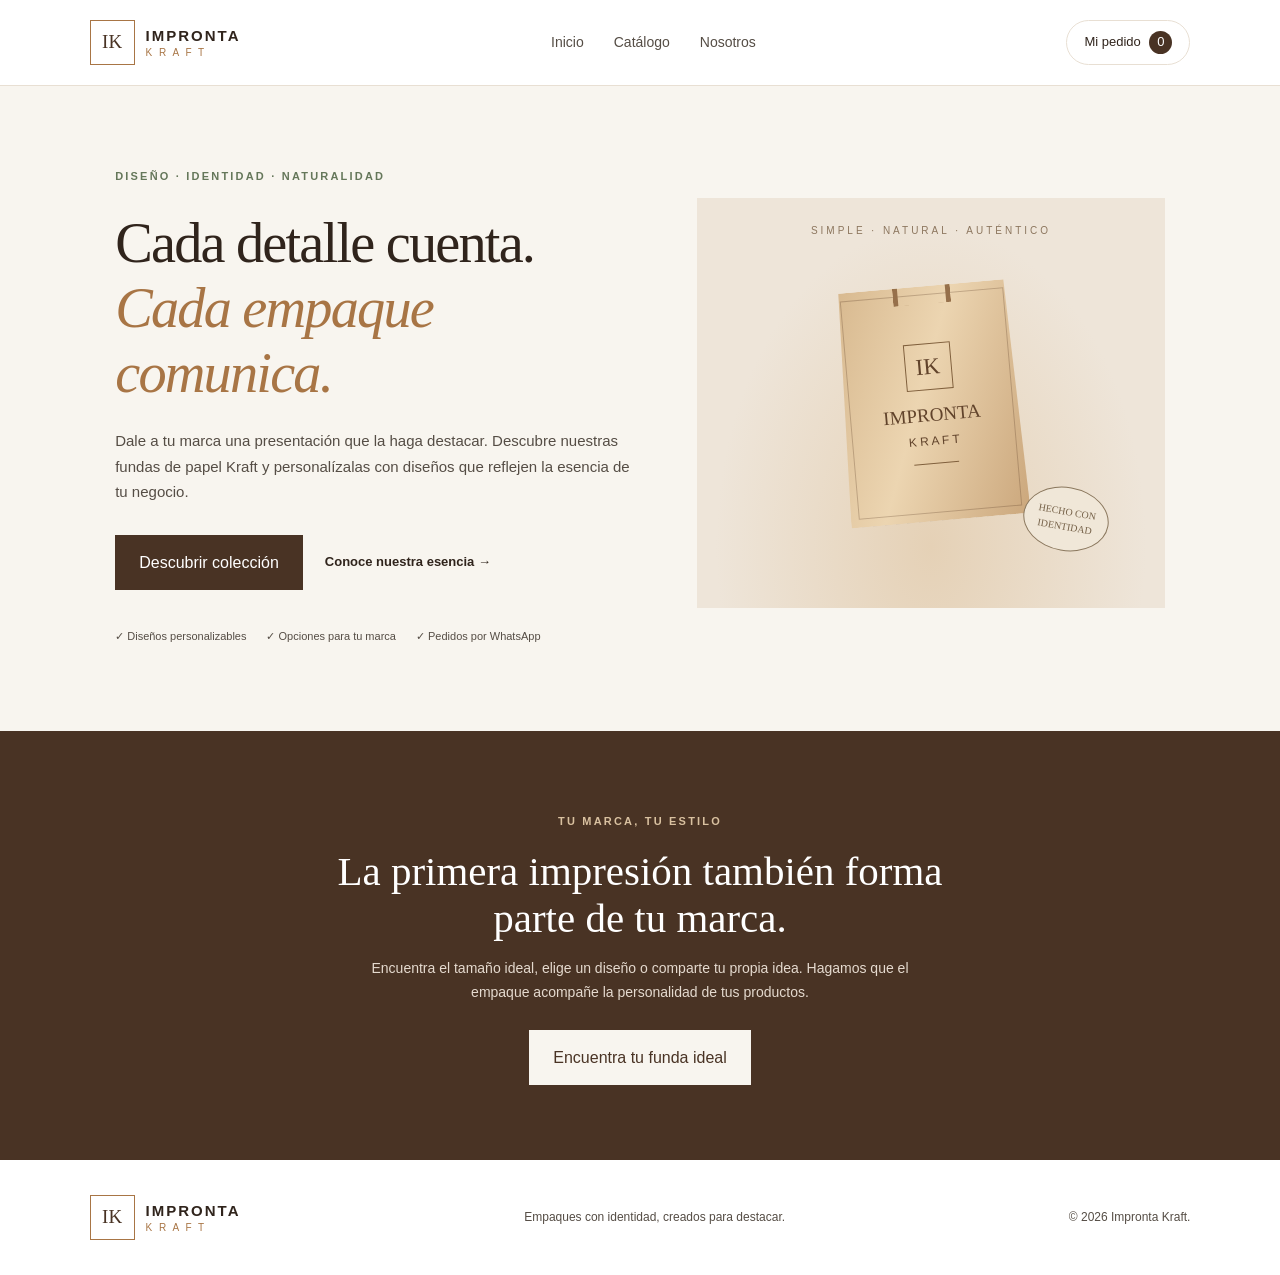
==== index.html @ 17b73cbd "primera version de impronta kraft" ====
<!DOCTYPE html>
<html lang="es">
<head>
    <meta charset="UTF-8">
    <meta name="viewport" content="width=device-width, initial-scale=1.0">

    <meta
        name="description"
        content="Impronta Kraft: fundas de papel Kraft personalizadas para dar identidad y una presentación especial a tu marca."
    >

    <meta name="theme-color" content="#f8f5ef">

    <title>Impronta Kraft | Empaques con identidad</title>

    <link rel="stylesheet" href="css/estilos.css">
</head>

<body>

    <!-- ENCABEZADO Y NAVEGACIÓN -->
    <header class="encabezado">

        <a class="marca" href="index.html" aria-label="Impronta Kraft, inicio">
            <span class="marca-simbolo">IK</span>

            <span class="marca-texto">
                <strong>IMPRONTA</strong>
                <small>K R A F T</small>
            </span>
        </a>

        <nav class="navegacion" aria-label="Navegación principal">
            <a href="index.html" aria-current="page">Inicio</a>
            <a href="catalogo.html">Catálogo</a>
            <a href="nosotros.html">Nosotros</a>
        </nav>

        <a class="boton-carrito" href="pedido.html">
            Mi pedido
            <span class="contador-carrito">0</span>
        </a>

    </header>


    <main>

        <!-- PORTADA PRINCIPAL -->
        <section class="hero" id="inicio">

            <div class="hero-contenido">

                <span class="etiqueta">
                    DISEÑO · IDENTIDAD · NATURALIDAD
                </span>

                <h1>
                    Cada detalle cuenta.
                    <em>Cada empaque comunica.</em>
                </h1>

                <p>
                    Dale a tu marca una presentación que la haga destacar.
                    Descubre nuestras fundas de papel Kraft y personalízalas
                    con diseños que reflejen la esencia de tu negocio.
                </p>

                <div class="hero-acciones">
                    <a class="boton boton-principal" href="catalogo.html">
                        Descubrir colección
                    </a>

                    <a class="enlace-secundario" href="nosotros.html">
                        Conoce nuestra esencia →
                    </a>
                </div>

                <div class="beneficios">
                    <span>✓ Diseños personalizables</span>
                    <span>✓ Opciones para tu marca</span>
                    <span>✓ Pedidos por WhatsApp</span>
                </div>

            </div>


            <!-- COMPOSICIÓN VISUAL DE LA MARCA -->
            <div class="hero-visual">

                <div class="hero-marco">

                    <span class="hero-decoracion">
                        SIMPLE · NATURAL · AUTÉNTICO
                    </span>

                    <div class="funda">

                        <div class="asa"></div>

                        <div class="funda-logo">IK</div>

                        <strong>IMPRONTA</strong>
                        <span>K R A F T</span>

                        <div class="funda-linea"></div>

                    </div>

                    <div class="sello">
                        HECHO CON<br>
                        IDENTIDAD
                    </div>

                </div>

            </div>

        </section>


        <!-- MENSAJE DE MARCA -->
        <section class="llamada-accion">

            <span class="etiqueta">
                TU MARCA, TU ESTILO
            </span>

            <h2>
                La primera impresión también forma parte de tu marca.
            </h2>

            <p>
                Encuentra el tamaño ideal, elige un diseño o comparte tu
                propia idea. Hagamos que el empaque acompañe la personalidad
                de tus productos.
            </p>

            <a class="boton boton-claro" href="catalogo.html">
                Encuentra tu funda ideal
            </a>

        </section>

    </main>


    <!-- PIE DE PÁGINA -->
    <footer class="pie-pagina">

        <a class="marca marca-pie" href="index.html">
            <span class="marca-simbolo">IK</span>

            <span class="marca-texto">
                <strong>IMPRONTA</strong>
                <small>K R A F T</small>
            </span>
        </a>

        <p>Empaques con identidad, creados para destacar.</p>

        <small>
            © <span id="anio"></span> Impronta Kraft.
        </small>

    </footer>


    <script src="js/productos.js" defer></script>
    <script src="js/app.js" defer></script>

</body>
</html>
---- css/estilos.css ----
/* =====================================
   IMPRONTA KRAFT - ESTILOS PRINCIPALES
   ===================================== */

:root {
    --kraft: #a87545;
    --marron: #493324;
    --marron-oscuro: #30241c;
    --crema: #f8f5ef;
    --beige: #eee3d3;
    --verde: #65775a;
    --blanco: #ffffff;
    --texto: #554d45;
    --borde: #e8dfd3;
    --sombra: 0 15px 40px rgba(48, 36, 28, 0.08);
}

* {
    box-sizing: border-box;
    margin: 0;
    padding: 0;
}

html {
    scroll-behavior: smooth;
    scroll-padding-top: 100px;
}

body {
    font-family: Arial, Helvetica, sans-serif;
    color: var(--marron-oscuro);
    background: var(--blanco);
    line-height: 1.7;
}

a {
    color: inherit;
    text-decoration: none;
}

button,
input,
select,
textarea {
    font: inherit;
}

.encabezado {
    min-height: 86px;
    padding: 16px 7%;
    display: flex;
    align-items: center;
    justify-content: space-between;
    gap: 24px;
    background: rgba(255, 255, 255, 0.97);
    border-bottom: 1px solid var(--borde);
    position: sticky;
    top: 0;
    z-index: 10;
}

.marca {
    display: inline-flex;
    align-items: center;
    gap: 11px;
}

.marca-simbolo {
    width: 45px;
    height: 45px;
    display: grid;
    place-items: center;
    border: 1px solid var(--kraft);
    color: var(--marron);
    font-family: Georgia, serif;
    font-size: 19px;
}

.marca-texto {
    display: flex;
    flex-direction: column;
    line-height: 1.3;
    letter-spacing: 2px;
}

.marca-texto strong {
    font-size: 15px;
}

.marca-texto small {
    font-size: 10px;
    color: var(--kraft);
}

.navegacion {
    display: flex;
    gap: 30px;
    color: var(--texto);
    font-size: 14px;
}

.navegacion a:hover,
.enlace-secundario:hover {
    color: var(--kraft);
}

.boton-carrito {
    border: 1px solid var(--borde);
    border-radius: 30px;
    padding: 10px 17px;
    white-space: nowrap;
    font-size: 13px;
}

.boton-carrito span {
    display: inline-grid;
    place-items: center;
    min-width: 23px;
    height: 23px;
    margin-left: 5px;
    border-radius: 50%;
    color: white;
    background: var(--marron);
}

.hero {
    padding: 75px 9% 85px;
    display: grid;
    grid-template-columns: 1.05fr 0.95fr;
    align-items: center;
    gap: 65px;
    background: var(--crema);
}

.hero-contenido {
    max-width: 590px;
}

.etiqueta {
    display: inline-block;
    color: var(--verde);
    font-size: 11px;
    font-weight: 700;
    letter-spacing: 2.2px;
}

h1,
h2 {
    font-family: Georgia, "Times New Roman", serif;
    font-weight: 500;
    line-height: 1.15;
}

.hero h1 {
    margin: 23px 0;
    font-size: clamp(38px, 4.4vw, 64px);
    letter-spacing: -1.8px;
}

.hero h1 em {
    color: var(--kraft);
    font-weight: 400;
}

.hero-contenido > p,
.seccion-encabezado p,
.nosotros > p {
    color: var(--texto);
    font-size: 15px;
}

.hero-acciones {
    margin-top: 30px;
    display: flex;
    flex-wrap: wrap;
    align-items: center;
    gap: 22px;
}

.boton {
    min-height: 48px;
    padding: 13px 23px;
    display: inline-flex;
    justify-content: center;
    align-items: center;
    text-align: center;
    border: 1px solid transparent;
    cursor: pointer;
    transition: transform 0.2s, background 0.2s;
}

.boton:hover {
    transform: translateY(-2px);
}

.boton-principal {
    color: var(--blanco);
    background: var(--marron);
}

.boton-principal:hover {
    background: var(--kraft);
}

.enlace-secundario {
    font-size: 13px;
    font-weight: 600;
}

.beneficios {
    display: flex;
    flex-wrap: wrap;
    gap: 12px 20px;
    margin-top: 37px;
    color: var(--texto);
    font-size: 11px;
}

.hero-visual {
    display: flex;
    justify-content: center;
}

.hero-marco {
    width: 100%;
    min-height: 410px;
    position: relative;
    overflow: hidden;
    display: flex;
    align-items: center;
    justify-content: center;
    background:
        radial-gradient(ellipse at 50% 85%, #e5d1b6, transparent 65%),
        #eee5d9;
}

.hero-decoracion {
    position: absolute;
    top: 24px;
    left: 0;
    right: 0;
    text-align: center;
    color: #8c765e;
    font-size: 10px;
    letter-spacing: 3px;
}

.funda {
    width: 180px;
    height: 235px;
    position: relative;
    display: flex;
    align-items: center;
    flex-direction: column;
    justify-content: center;
    color: #61432b;
    background: linear-gradient(110deg, #d7b88e, #ecd5b1 45%, #cba77c);
    box-shadow: 14px 22px 28px rgba(71, 48, 29, 0.2);
    clip-path: polygon(4% 0, 96% 0, 100% 100%, 0 100%);
    transform: rotate(-5deg);
}

.funda::before {
    content: "";
    position: absolute;
    inset: 8px;
    border: 1px solid rgba(97, 67, 43, 0.3);
}

.asa {
    width: 58px;
    height: 45px;
    position: absolute;
    top: -27px;
    border: 5px solid #96704b;
    border-bottom: none;
    border-radius: 35px 35px 0 0;
}

.funda-logo {
    width: 47px;
    height: 47px;
    display: grid;
    place-items: center;
    margin-bottom: 9px;
    border: 1px solid #80603d;
    font-family: Georgia, serif;
    font-size: 23px;
}

.funda > span {
    font-size: 12px;
}

.funda > strong {
    font-family: Georgia, serif;
    font-size: 19px;
    font-weight: 500;
}

.funda-linea {
    width: 45px;
    height: 1px;
    margin-top: 12px;
    background: #80603d;
}

.sello {
    position: absolute;
    right: 12%;
    bottom: 14%;
    padding: 16px 13px;
    display: grid;
    place-items: center;
    border: 1px solid #8b785e;
    border-radius: 50%;
    color: #756148;
    background: #f0e7d8;
    font-family: Georgia, serif;
    font-size: 10px;
    line-height: 1.5;
    text-align: center;
    transform: rotate(10deg);
}

.seccion {
    padding: 85px 9%;
}

.seccion-encabezado {
    margin-bottom: 35px;
    display: flex;
    justify-content: space-between;
    align-items: end;
    gap: 25px;
}

.seccion h2,
.llamada-accion h2,
.nosotros h2 {
    margin-top: 12px;
    font-size: clamp(29px, 3.2vw, 43px);
}

.seccion-encabezado p {
    max-width: 560px;
    margin-top: 12px;
}

.catalogo-nota {
    color: var(--verde);
    font-size: 12px;
    white-space: nowrap;
}

.productos-grid {
    display: grid;
    grid-template-columns: repeat(2, minmax(0, 1fr));
    gap: 28px;
}

.producto {
    overflow: hidden;
    border: 1px solid var(--borde);
    background: var(--blanco);
    transition: box-shadow 0.2s, transform 0.2s;
}

.producto:hover {
    transform: translateY(-4px);
    box-shadow: var(--sombra);
}

.producto-imagen {
    min-height: 230px;
    display: flex;
    align-items: center;
    justify-content: center;
    background: var(--crema);
}

.producto-imagen .funda {
    transform: scale(0.72) rotate(-3deg);
}

.producto-detalle {
    padding: 22px;
}

.producto-detalle h3 {
    font-family: Georgia, serif;
    font-size: 23px;
    font-weight: 500;
}

.producto-detalle p {
    margin: 8px 0 15px;
    color: var(--texto);
    font-size: 13px;
}

.producto-precio {
    display: block;
    margin-bottom: 16px;
    color: var(--marron);
    font-size: 19px;
    font-weight: 700;
}

.producto-detalle .boton {
    width: 100%;
}

.nosotros {
    display: grid;
    grid-template-columns: 1fr 1fr;
    gap: 50px;
    align-items: center;
    background: var(--crema);
}

.llamada-accion {
    padding: 75px 20px;
    text-align: center;
    color: var(--blanco);
    background: var(--marron);
}

.llamada-accion .etiqueta {
    color: #d9c1a0;
}

.llamada-accion h2 {
    max-width: 680px;
    margin: 15px auto;
}

.llamada-accion p {
    max-width: 560px;
    margin: 0 auto 25px;
    color: #e5dacf;
    font-size: 14px;
}

.boton-claro {
    color: var(--marron);
    background: var(--crema);
}

.pie-pagina {
    padding: 35px 7%;
    display: flex;
    align-items: center;
    justify-content: space-between;
    flex-wrap: wrap;
    gap: 20px;
}

.pie-pagina p,
.pie-pagina > small {
    color: var(--texto);
    font-size: 12px;
}

/* Adaptación a tabletas y teléfonos */

@media (max-width: 850px) {
    .encabezado {
        padding: 14px 5%;
        flex-wrap: wrap;
    }

    .navegacion {
        order: 3;
        width: 100%;
        justify-content: center;
        gap: 25px;
    }

    .hero {
        padding: 55px 6%;
        grid-template-columns: 1fr;
        gap: 35px;
    }

    .hero-contenido {
        max-width: 650px;
        margin: auto;
    }

    .hero-visual {
        width: 100%;
    }

    .hero-marco {
        max-width: 500px;
    }

    .seccion {
        padding: 60px 6%;
    }

    .nosotros {
        grid-template-columns: 1fr;
        gap: 20px;
    }
}

@media (max-width: 520px) {
    .marca-simbolo {
        width: 38px;
        height: 38px;
    }

    .marca-texto strong {
        font-size: 12px;
    }

    .marca-texto small {
        font-size: 9px;
    }

    .boton-carrito {
        padding: 7px 10px;
        font-size: 11px;
    }

    .navegacion {
        gap: 20px;
        font-size: 12px;
    }

    .hero {
        padding: 42px 6%;
    }

    .hero h1 {
        font-size: 39px;
    }

    .hero-acciones {
        align-items: stretch;
        flex-direction: column;
        gap: 15px;
    }

    .beneficios {
        flex-direction: column;
    }

    .hero-marco {
        min-height: 330px;
    }

    .seccion-encabezado {
        align-items: flex-start;
        flex-direction: column;
        gap: 12px;
    }

    .productos-grid {
        grid-template-columns: 1fr;
    }

    .pie-pagina {
        flex-direction: column;
        align-items: flex-start;
    }
}

/* =====================================
   CARRITO DE COMPRAS - IMPRONTA KRAFT
   ===================================== */

.seccion-carrito {
    padding: 80px 7%;
    background: var(--crema);
    scroll-margin-top: 90px;
}

.encabezado-seccion {
    margin-bottom: 30px;
}

.encabezado-seccion .etiqueta-seccion {
    color: var(--kraft);
    font-size: 0.8rem;
    font-weight: 700;
    letter-spacing: 2px;
}

.encabezado-seccion h2 {
    margin: 10px 0;
    color: var(--marron);
    font-size: clamp(1.8rem, 4vw, 2.5rem);
}

.encabezado-seccion p {
    color: var(--texto);
    line-height: 1.6;
}

.carrito-vacio {
    padding: 35px 20px;
    text-align: center;
    background: var(--blanco);
    border: 1px solid var(--borde);
    border-radius: 14px;
}

.carrito-vacio h3 {
    margin-bottom: 10px;
    color: var(--marron);
}

.carrito-vacio p {
    margin-bottom: 20px;
    color: var(--texto);
    line-height: 1.6;
}

.lista-carrito {
    display: grid;
    gap: 15px;
}

.articulo-carrito {
    display: grid;
    grid-template-columns: minmax(0, 1fr) auto auto;
    align-items: center;
    gap: 22px;
    padding: 22px;
    background: var(--blanco);
    border: 1px solid var(--borde);
    border-radius: 14px;
}

.articulo-carrito h3 {
    margin-bottom: 7px;
    color: var(--marron);
    font-size: 1.05rem;
}

.articulo-carrito p {
    margin: 4px 0;
    color: var(--texto);
    font-size: 0.92rem;
}

.precio-unitario {
    color: var(--kraft) !important;
    font-weight: 600;
}

.cantidad-controles {
    display: flex;
    align-items: center;
    justify-content: center;
    gap: 12px;
}

.boton-cantidad {
    display: grid;
    place-items: center;
    width: 36px;
    height: 36px;
    color: var(--marron);
    background: var(--crema);
    border: 1px solid var(--borde);
    border-radius: 8px;
    font-size: 1.2rem;
    cursor: pointer;
    transition: background 0.2s, color 0.2s;
}

.boton-cantidad:hover {
    color: var(--blanco);
    background: var(--kraft);
}

.numero-cantidad {
    min-width: 20px;
    text-align: center;
    font-weight: 700;
}

.subtotal-articulo {
    min-width: 100px;
    text-align: right;
}

.subtotal-articulo span {
    display: block;
    margin-bottom: 5px;
    color: var(--texto);
    font-size: 0.85rem;
}

.subtotal-articulo strong {
    color: var(--marron);
    font-size: 1.05rem;
}

.eliminar-articulo {
    margin-top: 8px;
    padding: 5px 0;
    color: #a33b32;
    background: transparent;
    border: none;
    font-size: 0.85rem;
    text-decoration: underline;
    cursor: pointer;
}

.resumen-carrito {
    margin-top: 25px;
    padding: 25px;
    background: var(--blanco);
    border: 1px solid var(--borde);
    border-radius: 14px;
}

.resumen-carrito[hidden] {
    display: none !important;
}

.fila-total {
    display: flex;
    justify-content: space-between;
    align-items: center;
    gap: 15px;
    padding-bottom: 20px;
    border-bottom: 1px solid var(--borde);
    color: var(--marron);
    font-size: 1.1rem;
}

.fila-total strong {
    color: var(--kraft);
    font-size: 1.5rem;
}

.acciones-carrito {
    display: flex;
    justify-content: flex-end;
    margin-top: 20px;
}

.nota-carrito {
    margin-top: 18px;
    color: var(--texto);
    font-size: 0.85rem;
    line-height: 1.5;
}

/* Adaptación para teléfonos */
@media (max-width: 650px) {
    .seccion-carrito {
    padding: 45px 5%;
}

    .articulo-carrito {
        grid-template-columns: 1fr auto;
        gap: 15px;
        padding: 18px;
    }

    .datos-articulo {
        grid-column: 1 / -1;
    }

    .cantidad-controles {
        justify-content: flex-start;
        gap: 9px;
    }

    .subtotal-articulo {
        min-width: auto;
        text-align: right;
    }

    .resumen-carrito {
        padding: 20px;
    }

    .fila-total {
        font-size: 1rem;
    }

    .fila-total strong {
        font-size: 1.3rem;
    }
}

/* =====================================
   PERSONALIZACIÓN DE FUNDAS
   ===================================== */

.personalizacion {
    display: flex;
    flex-direction: column;
    gap: 9px;
    margin: 20px 0;
    padding: 18px;
    background: var(--crema);
    border: 1px solid var(--borde);
    border-radius: 10px;
}

.personalizacion h4 {
    margin-bottom: 4px;
    color: var(--marron);
    font-family: Georgia, "Times New Roman", serif;
    font-size: 18px;
    font-weight: 500;
}

.personalizacion label {
    margin-top: 5px;
    color: var(--marron);
    font-size: 13px;
    font-weight: 600;
}

.personalizacion select,
.personalizacion textarea,
.personalizacion input[type="file"] {
    width: 100%;
    min-width: 0;
    padding: 10px;
    color: var(--texto);
    background: var(--blanco);
    border: 1px solid var(--borde);
    border-radius: 6px;
}

.personalizacion select:focus,
.personalizacion textarea:focus,
.personalizacion input[type="file"]:focus {
    outline: 2px solid var(--kraft);
    outline-offset: 2px;
}

.personalizacion textarea {
    resize: vertical;
    line-height: 1.5;
}

.personalizacion input[type="file"] {
    font-size: 12px;
}

.ayuda-personalizacion {
    color: var(--texto);
    font-size: 11px;
}

.personalizacion-carrito {
    margin-top: 18px;
    padding: 14px;
}

.personalizacion-carrito h4 {
    font-size: 16px;
}

.personalizacion-carrito .archivo-seleccionado {
    overflow-wrap: anywhere;
    font-size: 12px;
}

.vista-previa-diseno {
    display: block;
    width: 100%;
    max-width: 160px;
    max-height: 160px;
    margin-top: 8px;
    object-fit: contain;
    background: var(--blanco);
    border: 1px solid var(--borde);
    border-radius: 8px;
}

.agregar-carrito:disabled {
    opacity: 0.65;
    cursor: wait;
}

/* Ajustes para pantallas pequeñas */
@media (max-width: 650px) {
    .personalizacion {
        padding: 14px;
    }

    .personalizacion-carrito {
        padding: 12px;
    }

    .personalizacion input[type="file"] {
        font-size: 11px;
    }
}
html {
    scroll-behavior: smooth;
    scroll-padding-top: 90px;
}

section[id] {
    scroll-margin-top: 90px;
}
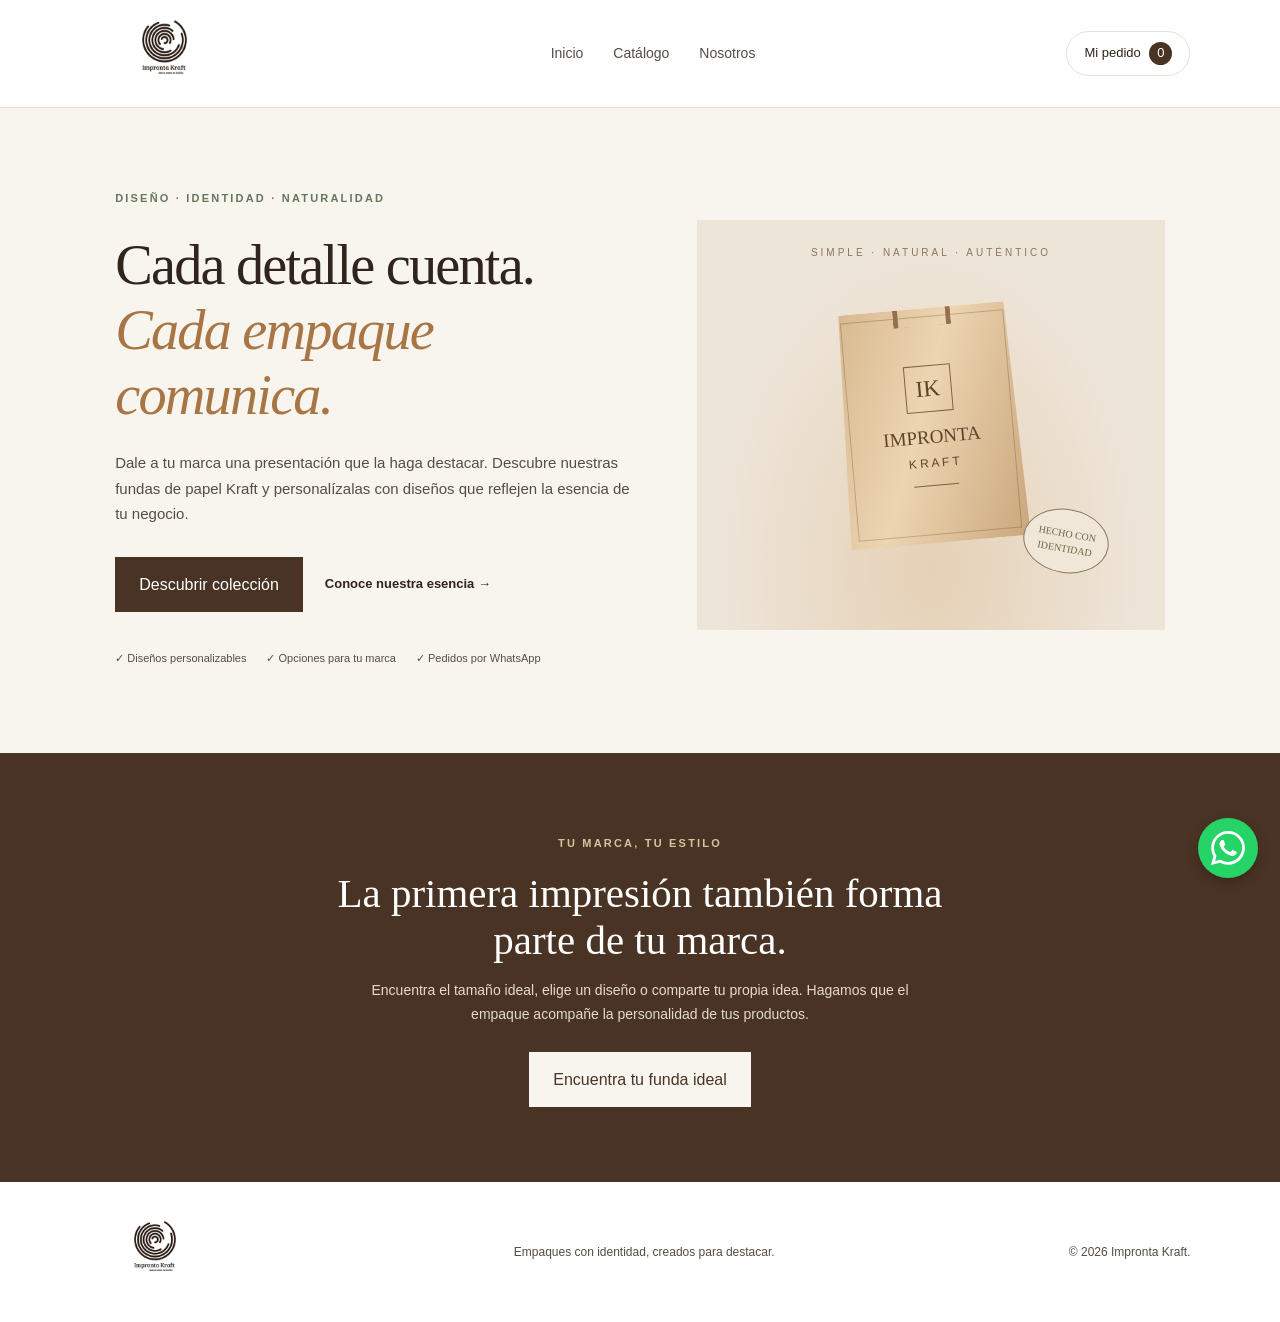
==== commit 27d03df9: "Actualiza páginas y agrega imágenes de productos" ====
--- a/index.html
+++ b/index.html
@@ -22,14 +22,12 @@
     <!-- ENCABEZADO Y NAVEGACIÓN -->
     <header class="encabezado">
 
-        <a class="marca" href="index.html" aria-label="Impronta Kraft, inicio">
-            <span class="marca-simbolo">IK</span>
-
-            <span class="marca-texto">
-                <strong>IMPRONTA</strong>
-                <small>K R A F T</small>
-            </span>
-        </a>
+       <a class="marca" href="index.html" aria-label="Impronta Kraft, inicio">
+    <img
+        src="img/logo-impronta.jpeg"
+        alt="Logo de Impronta Kraft"
+        class="logo-principal">
+</a>
 
         <nav class="navegacion" aria-label="Navegación principal">
             <a href="index.html" aria-current="page">Inicio</a>
@@ -150,13 +148,11 @@
     <footer class="pie-pagina">
 
         <a class="marca marca-pie" href="index.html">
-            <span class="marca-simbolo">IK</span>
-
-            <span class="marca-texto">
-                <strong>IMPRONTA</strong>
-                <small>K R A F T</small>
-            </span>
-        </a>
+    <img
+        src="img/logo-impronta.jpeg"
+        alt="Logo de Impronta Kraft"
+        class="logo-pie">
+</a>
 
         <p>Empaques con identidad, creados para destacar.</p>
 
@@ -166,6 +162,25 @@
 
     </footer>
 
+<a
+    class="whatsapp-flotante"
+    id="enviar-whatsapp"
+    href="#"
+    aria-label="Enviar pedido por WhatsApp"
+    title="Enviar pedido por WhatsApp">
+
+    <svg
+        xmlns="http://www.w3.org/2000/svg"
+        viewBox="0 0 24 24"
+        width="34"
+        height="34"
+        fill="currentColor"
+        aria-hidden="true">
+
+        <path d="M20.52 3.48A11.8 11.8 0 0 0 12.04 0C5.48 0 .14 5.34.14 11.9c0 2.1.55 4.16 1.6 5.98L0 24l6.28-1.65a11.9 11.9 0 0 0 5.75 1.47h.01c6.56 0 11.9-5.34 11.9-11.9a11.8 11.8 0 0 0-3.42-8.44ZM12.04 21.8a9.9 9.9 0 0 1-5.04-1.38l-.36-.21-3.73.98.99-3.64-.24-.38a9.84 9.84 0 0 1-1.52-5.27c0-5.47 4.45-9.92 9.92-9.92a9.85 9.85 0 0 1 7.02 2.91 9.85 9.85 0 0 1 2.9 7.02c0 5.47-4.45 9.92-9.92 9.92Zm5.44-7.43c-.3-.15-1.76-.87-2.03-.97-.27-.1-.47-.15-.67.15-.2.3-.77.97-.94 1.17-.17.2-.35.22-.65.07-.3-.15-1.25-.46-2.38-1.47-.88-.79-1.48-1.76-1.65-2.06-.17-.3-.02-.46.13-.61.13-.13.3-.35.45-.52.15-.17.2-.3.3-.5.1-.2.05-.37-.02-.52-.08-.15-.67-1.62-.92-2.22-.24-.58-.48-.5-.67-.51l-.57-.01c-.2 0-.52.07-.79.37-.27.3-1.04 1.02-1.04 2.49s1.07 2.89 1.22 3.09c.15.2 2.1 3.2 5.09 4.49.71.31 1.26.49 1.69.63.71.23 1.36.2 1.87.12.57-.09 1.76-.72 2.01-1.42.25-.7.25-1.3.17-1.42-.07-.13-.27-.2-.57-.35Z"/>
+    </svg>
+</a>
+
 
     <script src="js/productos.js" defer></script>
     <script src="js/app.js" defer></script>
--- a/css/estilos.css
+++ b/css/estilos.css
@@ -372,17 +372,44 @@
     box-shadow: var(--sombra);
 }
 
+
+
+/* Área uniforme para todas las imágenes */
 .producto-imagen {
-    min-height: 230px;
+    width: 100%;
+    height: 300px;
+    padding: 12px;
+    box-sizing: border-box;
     display: flex;
     align-items: center;
     justify-content: center;
-    background: var(--crema);
-}
-
-.producto-imagen .funda {
-    transform: scale(0.72) rotate(-3deg);
-}
+    overflow: hidden;
+    background: #f8f5ef;
+}
+
+/* Todas las fundas se muestran completas */
+.producto-imagen img {
+    display: block;
+    width: 100%;
+    height: 100%;
+    object-fit: contain;
+    object-position: center;
+    transition: none;
+}
+
+/* Evitar que el efecto hover agrande la imagen */
+.producto:hover .producto-imagen img {
+    transform: none;
+}
+
+@media (max-width: 520px) {
+    .producto-imagen {
+        height: 240px;
+    }
+}
+
+
+
 
 .producto-detalle {
     padding: 22px;
@@ -909,3 +936,65 @@
 section[id] {
     scroll-margin-top: 90px;
 }
+.whatsapp-flotante {
+    position: fixed;
+    right: 22px;
+    bottom: 22px;
+    width: 60px;
+    height: 60px;
+    border-radius: 50%;
+    background-color: #25D366;
+    color: white;
+    display: flex;
+    align-items: center;
+    justify-content: center;
+    box-shadow: 0 4px 12px rgba(0, 0, 0, 0.22);
+    z-index: 1000;
+    text-decoration: none;
+    transition: transform 0.2s ease;
+}
+
+.whatsapp-flotante:hover {
+    transform: scale(1.08);
+}
+
+.whatsapp-flotante svg {
+    width: 34px;
+    height: 34px;
+}
+
+@media (max-width: 600px) {
+    .whatsapp-flotante {
+        right: 16px;
+        bottom: 16px;
+        width: 54px;
+        height: 54px;
+    }
+}
+
+.logo-principal {
+    display: block;
+    width: 150px;
+    height: auto;
+    max-height: 75px;
+    object-fit: contain;
+}
+
+.logo-pie {
+    display: block;
+    width: 130px;
+    height: auto;
+    max-height: 70px;
+    object-fit: contain;
+}
+
+@media (max-width: 600px) {
+    .logo-principal {
+        width: 115px;
+        max-height: 60px;
+    }
+
+    .logo-pie {
+        width: 110px;
+    }
+}
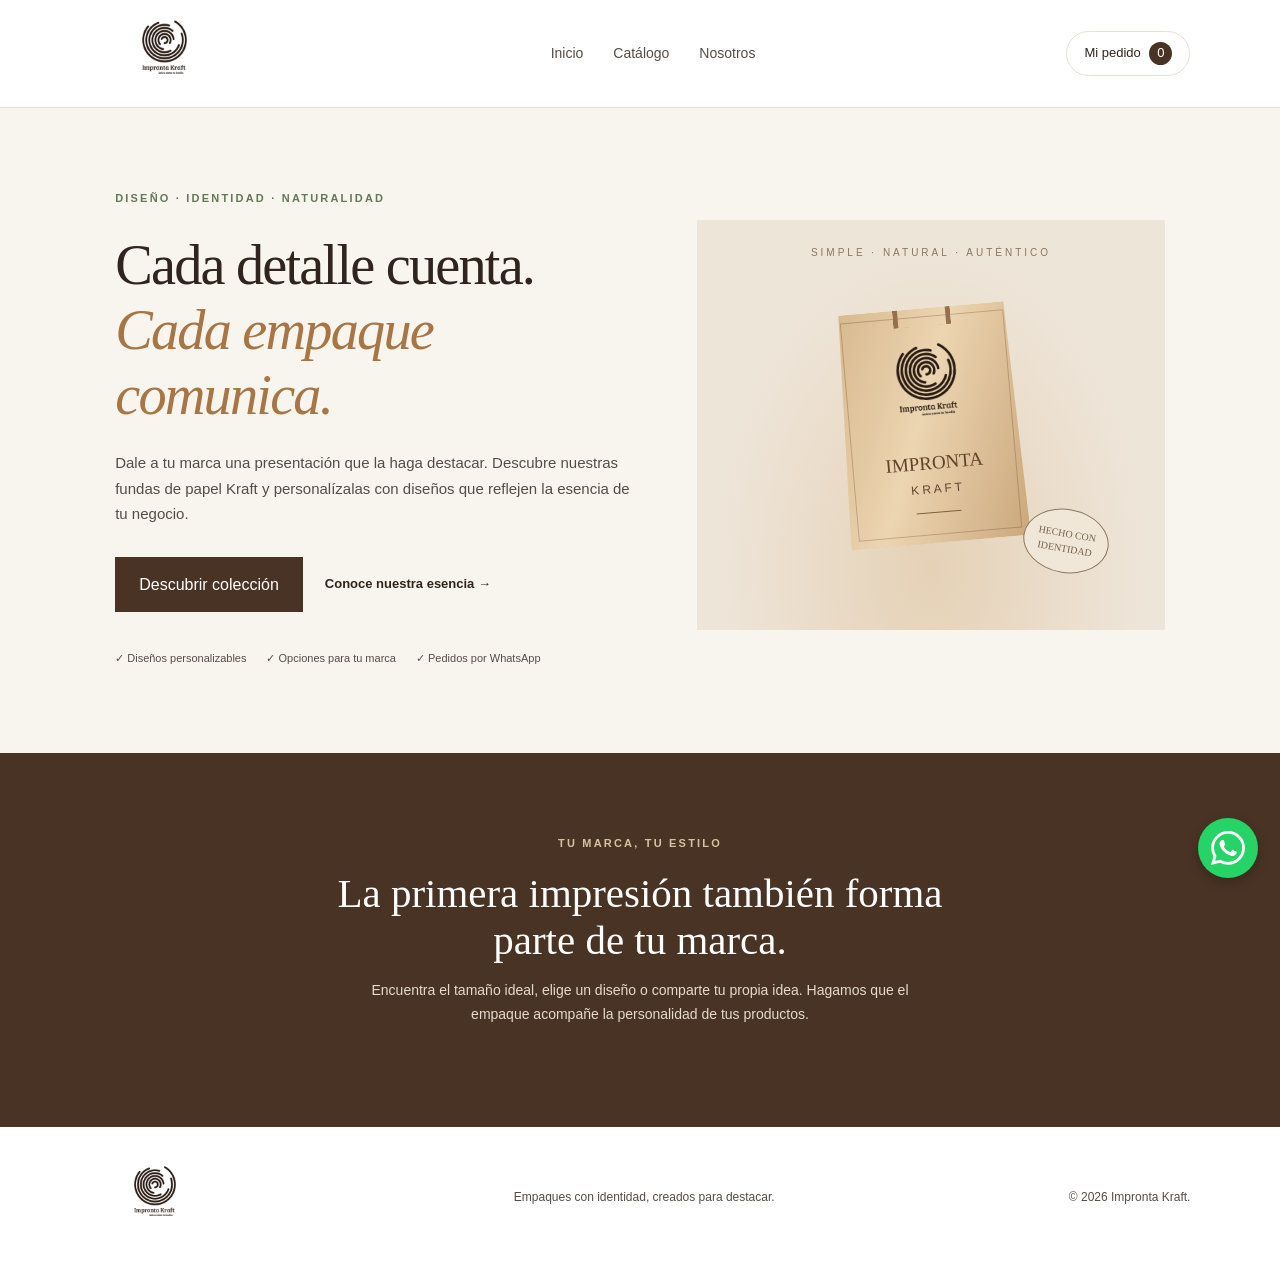
==== commit 95398908: "Actualiza diseño e historia de FundaClas" ====
--- a/index.html
+++ b/index.html
@@ -1,189 +1,158 @@
-
-<!DOCTYPE html>
+<!doctype html>
 <html lang="es">
-<head>
-    <meta charset="UTF-8">
-    <meta name="viewport" content="width=device-width, initial-scale=1.0">
+  <head>
+    <meta charset="UTF-8" />
+    <meta name="viewport" content="width=device-width, initial-scale=1.0" />
 
     <meta
-        name="description"
-        content="Impronta Kraft: fundas de papel Kraft personalizadas para dar identidad y una presentación especial a tu marca."
-    >
+      name="description"
+      content="Impronta Kraft: fundas de papel Kraft personalizadas para dar identidad y una presentación especial a tu marca."
+    />
 
-    <meta name="theme-color" content="#f8f5ef">
+    <meta name="theme-color" content="#f8f5ef" />
 
     <title>Impronta Kraft | Empaques con identidad</title>
 
-    <link rel="stylesheet" href="css/estilos.css">
-</head>
+    <link rel="stylesheet" href="css/estilos.css" />
+  </head>
 
-<body>
-
+  <body>
     <!-- ENCABEZADO Y NAVEGACIÓN -->
     <header class="encabezado">
+      <a class="marca" href="index.html" aria-label="Impronta Kraft, inicio">
+        <img
+          src="img/logo-impronta.jpeg"
+          alt="Logo de Impronta Kraft"
+          class="logo-principal"
+        />
+      </a>
 
-       <a class="marca" href="index.html" aria-label="Impronta Kraft, inicio">
-    <img
-        src="img/logo-impronta.jpeg"
-        alt="Logo de Impronta Kraft"
-        class="logo-principal">
-</a>
+      <nav class="navegacion" aria-label="Navegación principal">
+        <a href="index.html" aria-current="page">Inicio</a>
+        <a href="catalogo.html">Catálogo</a>
+        <a href="nosotros.html">Nosotros</a>
+      </nav>
 
-        <nav class="navegacion" aria-label="Navegación principal">
-            <a href="index.html" aria-current="page">Inicio</a>
-            <a href="catalogo.html">Catálogo</a>
-            <a href="nosotros.html">Nosotros</a>
-        </nav>
-
-        <a class="boton-carrito" href="pedido.html">
-            Mi pedido
-            <span class="contador-carrito">0</span>
-        </a>
-
+      <a class="boton-carrito" href="pedido.html">
+        Mi pedido
+        <span class="contador-carrito">0</span>
+      </a>
     </header>
 
+    <main>
+      <!-- PORTADA PRINCIPAL -->
+      <section class="hero" id="inicio">
+        <div class="hero-contenido">
+          <span class="etiqueta"> DISEÑO · IDENTIDAD · NATURALIDAD </span>
 
-    <main>
+          <h1>
+            Cada detalle cuenta.
+            <em>Cada empaque comunica.</em>
+          </h1>
 
-        <!-- PORTADA PRINCIPAL -->
-        <section class="hero" id="inicio">
+          <p>
+            Dale a tu marca una presentación que la haga destacar. Descubre
+            nuestras fundas de papel Kraft y personalízalas con diseños que
+            reflejen la esencia de tu negocio.
+          </p>
 
-            <div class="hero-contenido">
+          <div class="hero-acciones">
+            <a class="boton boton-principal" href="catalogo.html">
+              Descubrir colección
+            </a>
 
-                <span class="etiqueta">
-                    DISEÑO · IDENTIDAD · NATURALIDAD
-                </span>
+            <a class="enlace-secundario" href="nosotros.html">
+              Conoce nuestra esencia →
+            </a>
+          </div>
 
-                <h1>
-                    Cada detalle cuenta.
-                    <em>Cada empaque comunica.</em>
-                </h1>
+          <div class="beneficios">
+            <span>✓ Diseños personalizables</span>
+            <span>✓ Opciones para tu marca</span>
+            <span>✓ Pedidos por WhatsApp</span>
+          </div>
+        </div>
 
-                <p>
-                    Dale a tu marca una presentación que la haga destacar.
-                    Descubre nuestras fundas de papel Kraft y personalízalas
-                    con diseños que reflejen la esencia de tu negocio.
-                </p>
+        <!-- COMPOSICIÓN VISUAL DE LA MARCA -->
+        <div class="hero-visual">
+          <div class="hero-marco">
+            <span class="hero-decoracion"> SIMPLE · NATURAL · AUTÉNTICO </span>
 
-                <div class="hero-acciones">
-                    <a class="boton boton-principal" href="catalogo.html">
-                        Descubrir colección
-                    </a>
+            <div class="funda">
+              <div class="asa"></div>
 
-                    <a class="enlace-secundario" href="nosotros.html">
-                        Conoce nuestra esencia →
-                    </a>
-                </div>
+              <div class="funda-logo">
+                <img
+                  src="img/logo-impronta-transparente.png"
+                  alt="Logo de Impronta Kraft"
+                />
+              </div>
+              <strong>IMPRONTA</strong>
+              <span>K R A F T</span>
 
-                <div class="beneficios">
-                    <span>✓ Diseños personalizables</span>
-                    <span>✓ Opciones para tu marca</span>
-                    <span>✓ Pedidos por WhatsApp</span>
-                </div>
-
+              <div class="funda-linea"></div>
             </div>
 
+            <div class="sello">
+              HECHO CON<br />
+              IDENTIDAD
+            </div>
+          </div>
+        </div>
+      </section>
 
-            <!-- COMPOSICIÓN VISUAL DE LA MARCA -->
-            <div class="hero-visual">
+      <!-- MENSAJE DE MARCA -->
+      <section class="llamada-accion">
+        <span class="etiqueta"> TU MARCA, TU ESTILO </span>
 
-                <div class="hero-marco">
+        <h2>La primera impresión también forma parte de tu marca.</h2>
 
-                    <span class="hero-decoracion">
-                        SIMPLE · NATURAL · AUTÉNTICO
-                    </span>
+        <p>
+          Encuentra el tamaño ideal, elige un diseño o comparte tu propia idea.
+          Hagamos que el empaque acompañe la personalidad de tus productos.
+        </p>
 
-                    <div class="funda">
-
-                        <div class="asa"></div>
-
-                        <div class="funda-logo">IK</div>
-
-                        <strong>IMPRONTA</strong>
-                        <span>K R A F T</span>
-
-                        <div class="funda-linea"></div>
-
-                    </div>
-
-                    <div class="sello">
-                        HECHO CON<br>
-                        IDENTIDAD
-                    </div>
-
-                </div>
-
-            </div>
-
-        </section>
-
-
-        <!-- MENSAJE DE MARCA -->
-        <section class="llamada-accion">
-
-            <span class="etiqueta">
-                TU MARCA, TU ESTILO
-            </span>
-
-            <h2>
-                La primera impresión también forma parte de tu marca.
-            </h2>
-
-            <p>
-                Encuentra el tamaño ideal, elige un diseño o comparte tu
-                propia idea. Hagamos que el empaque acompañe la personalidad
-                de tus productos.
-            </p>
-
-            <a class="boton boton-claro" href="catalogo.html">
-                Encuentra tu funda ideal
-            </a>
-
-        </section>
-
+       
+      </section>
     </main>
-
 
     <!-- PIE DE PÁGINA -->
     <footer class="pie-pagina">
+      <a class="marca marca-pie" href="index.html">
+        <img
+          src="img/logo-impronta.jpeg"
+          alt="Logo de Impronta Kraft"
+          class="logo-pie"
+        />
+      </a>
 
-        <a class="marca marca-pie" href="index.html">
-    <img
-        src="img/logo-impronta.jpeg"
-        alt="Logo de Impronta Kraft"
-        class="logo-pie">
-</a>
+      <p>Empaques con identidad, creados para destacar.</p>
 
-        <p>Empaques con identidad, creados para destacar.</p>
-
-        <small>
-            © <span id="anio"></span> Impronta Kraft.
-        </small>
-
+      <small> © <span id="anio"></span> Impronta Kraft. </small>
     </footer>
 
-<a
-    class="whatsapp-flotante"
-    id="enviar-whatsapp"
-    href="#"
-    aria-label="Enviar pedido por WhatsApp"
-    title="Enviar pedido por WhatsApp">
-
-    <svg
+    <a
+      class="whatsapp-flotante"
+      id="enviar-whatsapp"
+      href="#"
+      aria-label="Enviar pedido por WhatsApp"
+      title="Enviar pedido por WhatsApp"
+    >
+      <svg
         xmlns="http://www.w3.org/2000/svg"
         viewBox="0 0 24 24"
         width="34"
         height="34"
         fill="currentColor"
-        aria-hidden="true">
-
-        <path d="M20.52 3.48A11.8 11.8 0 0 0 12.04 0C5.48 0 .14 5.34.14 11.9c0 2.1.55 4.16 1.6 5.98L0 24l6.28-1.65a11.9 11.9 0 0 0 5.75 1.47h.01c6.56 0 11.9-5.34 11.9-11.9a11.8 11.8 0 0 0-3.42-8.44ZM12.04 21.8a9.9 9.9 0 0 1-5.04-1.38l-.36-.21-3.73.98.99-3.64-.24-.38a9.84 9.84 0 0 1-1.52-5.27c0-5.47 4.45-9.92 9.92-9.92a9.85 9.85 0 0 1 7.02 2.91 9.85 9.85 0 0 1 2.9 7.02c0 5.47-4.45 9.92-9.92 9.92Zm5.44-7.43c-.3-.15-1.76-.87-2.03-.97-.27-.1-.47-.15-.67.15-.2.3-.77.97-.94 1.17-.17.2-.35.22-.65.07-.3-.15-1.25-.46-2.38-1.47-.88-.79-1.48-1.76-1.65-2.06-.17-.3-.02-.46.13-.61.13-.13.3-.35.45-.52.15-.17.2-.3.3-.5.1-.2.05-.37-.02-.52-.08-.15-.67-1.62-.92-2.22-.24-.58-.48-.5-.67-.51l-.57-.01c-.2 0-.52.07-.79.37-.27.3-1.04 1.02-1.04 2.49s1.07 2.89 1.22 3.09c.15.2 2.1 3.2 5.09 4.49.71.31 1.26.49 1.69.63.71.23 1.36.2 1.87.12.57-.09 1.76-.72 2.01-1.42.25-.7.25-1.3.17-1.42-.07-.13-.27-.2-.57-.35Z"/>
-    </svg>
-</a>
-
+        aria-hidden="true"
+      >
+        <path
+          d="M20.52 3.48A11.8 11.8 0 0 0 12.04 0C5.48 0 .14 5.34.14 11.9c0 2.1.55 4.16 1.6 5.98L0 24l6.28-1.65a11.9 11.9 0 0 0 5.75 1.47h.01c6.56 0 11.9-5.34 11.9-11.9a11.8 11.8 0 0 0-3.42-8.44ZM12.04 21.8a9.9 9.9 0 0 1-5.04-1.38l-.36-.21-3.73.98.99-3.64-.24-.38a9.84 9.84 0 0 1-1.52-5.27c0-5.47 4.45-9.92 9.92-9.92a9.85 9.85 0 0 1 7.02 2.91 9.85 9.85 0 0 1 2.9 7.02c0 5.47-4.45 9.92-9.92 9.92Zm5.44-7.43c-.3-.15-1.76-.87-2.03-.97-.27-.1-.47-.15-.67.15-.2.3-.77.97-.94 1.17-.17.2-.35.22-.65.07-.3-.15-1.25-.46-2.38-1.47-.88-.79-1.48-1.76-1.65-2.06-.17-.3-.02-.46.13-.61.13-.13.3-.35.45-.52.15-.17.2-.3.3-.5.1-.2.05-.37-.02-.52-.08-.15-.67-1.62-.92-2.22-.24-.58-.48-.5-.67-.51l-.57-.01c-.2 0-.52.07-.79.37-.27.3-1.04 1.02-1.04 2.49s1.07 2.89 1.22 3.09c.15.2 2.1 3.2 5.09 4.49.71.31 1.26.49 1.69.63.71.23 1.36.2 1.87.12.57-.09 1.76-.72 2.01-1.42.25-.7.25-1.3.17-1.42-.07-.13-.27-.2-.57-.35Z"
+        />
+      </svg>
+    </a>
 
     <script src="js/productos.js" defer></script>
     <script src="js/app.js" defer></script>
-
-</body>
+  </body>
 </html>
--- a/css/estilos.css
+++ b/css/estilos.css
@@ -278,15 +278,24 @@
     border-radius: 35px 35px 0 0;
 }
 
+
 .funda-logo {
-    width: 47px;
-    height: 47px;
-    display: grid;
-    place-items: center;
+    width: 100px;
+    height: 100px;
+    display: flex;
+    align-items: center;
+    justify-content: center;
     margin-bottom: 9px;
-    border: 1px solid #80603d;
-    font-family: Georgia, serif;
-    font-size: 23px;
+    overflow: hidden;
+    border: none;
+    background: transparent;
+}
+
+.funda-logo img {
+    width: 100%;
+    height: 100%;
+    display: block;
+    object-fit: contain;
 }
 
 .funda > span {
@@ -998,3 +1007,186 @@
         width: 110px;
     }
 }
+
+/* =====================================
+   NOSOTROS - FUNDACLAS
+===================================== */
+
+.historia-pagina {
+    color: #493324;
+    background: #fffdf9;
+}
+
+.historia-portada {
+    padding: 75px 24px 65px;
+    text-align: center;
+    background: #f8f5ef;
+    border-bottom: 1px solid #e9dfd2;
+}
+
+.historia-portada .etiqueta,
+.historia-autores .etiqueta {
+    color: #8c633e;
+    font-size: 0.75rem;
+    font-weight: 600;
+    letter-spacing: 2px;
+}
+
+.historia-portada h1 {
+    max-width: 780px;
+    margin: 20px auto;
+    font-family: Georgia, "Times New Roman", serif;
+    font-size: clamp(2.3rem, 5vw, 3.8rem);
+    font-weight: 500;
+    line-height: 1.15;
+}
+
+.historia-portada > p {
+    max-width: 660px;
+    margin: 0 auto;
+    color: #6e6258;
+    font-size: 1.05rem;
+    line-height: 1.9;
+}
+
+.historia-contenido {
+    width: min(100% - 40px, 820px);
+    margin: 0 auto;
+    padding: 35px 0 55px;
+}
+
+.historia-bloque {
+    padding: 30px 0;
+    border-bottom: 1px solid #e9dfd2;
+}
+
+.historia-bloque h2 {
+    margin: 0 0 17px;
+    color: #493324;
+    font-family: Georgia, "Times New Roman", serif;
+    font-size: clamp(1.5rem, 3vw, 2rem);
+    font-weight: 500;
+    line-height: 1.3;
+}
+
+.historia-bloque p {
+    margin: 0 0 16px;
+    color: #65594f;
+    font-size: 1rem;
+    line-height: 1.9;
+    text-align: left;
+}
+
+.historia-bloque p:last-child {
+    margin-bottom: 0;
+}
+
+.historia-autores {
+    padding: 65px 24px 75px;
+    text-align: center;
+    background: #f8f5ef;
+}
+
+.historia-autores h2 {
+    margin: 16px 0 12px;
+    font-family: Georgia, "Times New Roman", serif;
+    font-size: clamp(2rem, 4vw, 2.8rem);
+    font-weight: 500;
+}
+
+.autores-introduccion {
+    margin: 0 auto 30px;
+    color: #6e6258;
+    line-height: 1.8;
+}
+
+.autores-lista {
+    display: grid;
+    grid-template-columns: repeat(2, minmax(0, 1fr));
+    gap: 20px;
+    width: min(100%, 800px);
+    margin: 0 auto;
+    text-align: left;
+}
+
+.autor {
+    min-width: 0;
+    padding: 25px;
+    background: #fffdf9;
+    border: 1px solid #e5d8c7;
+    border-radius: 4px;
+}
+
+.autor h3 {
+    margin: 0 0 12px;
+    font-family: Georgia, "Times New Roman", serif;
+    font-size: 1.3rem;
+    font-weight: 500;
+}
+
+.autor a {
+    color: #805a38;
+    overflow-wrap: anywhere;
+    line-height: 1.7;
+    text-decoration-thickness: 1px;
+    text-underline-offset: 4px;
+}
+
+.autor a:hover {
+    color: #493324;
+}
+
+.historia-final {
+    max-width: 820px;
+    margin: 0 auto;
+    padding: 70px 24px 80px;
+    text-align: center;
+}
+
+.historia-final h2 {
+    max-width: 690px;
+    margin: 0 auto 18px;
+    font-family: Georgia, "Times New Roman", serif;
+    font-size: clamp(1.9rem, 4vw, 2.7rem);
+    font-weight: 500;
+    line-height: 1.25;
+}
+
+.historia-final p {
+    max-width: 620px;
+    margin: 0 auto 28px;
+    color: #6e6258;
+    line-height: 1.9;
+}
+
+@media (max-width: 600px) {
+    .historia-portada {
+        padding: 55px 22px 45px;
+    }
+
+    .historia-contenido {
+        width: calc(100% - 40px);
+        padding-top: 15px;
+    }
+
+    .historia-bloque {
+        padding: 25px 0;
+    }
+
+    .historia-autores {
+        padding: 50px 20px;
+    }
+
+    .autores-lista {
+        grid-template-columns: 1fr;
+    }
+
+    .autor {
+        padding: 22px;
+    }
+
+    .historia-final {
+        padding: 55px 22px;
+    }
+}
+
